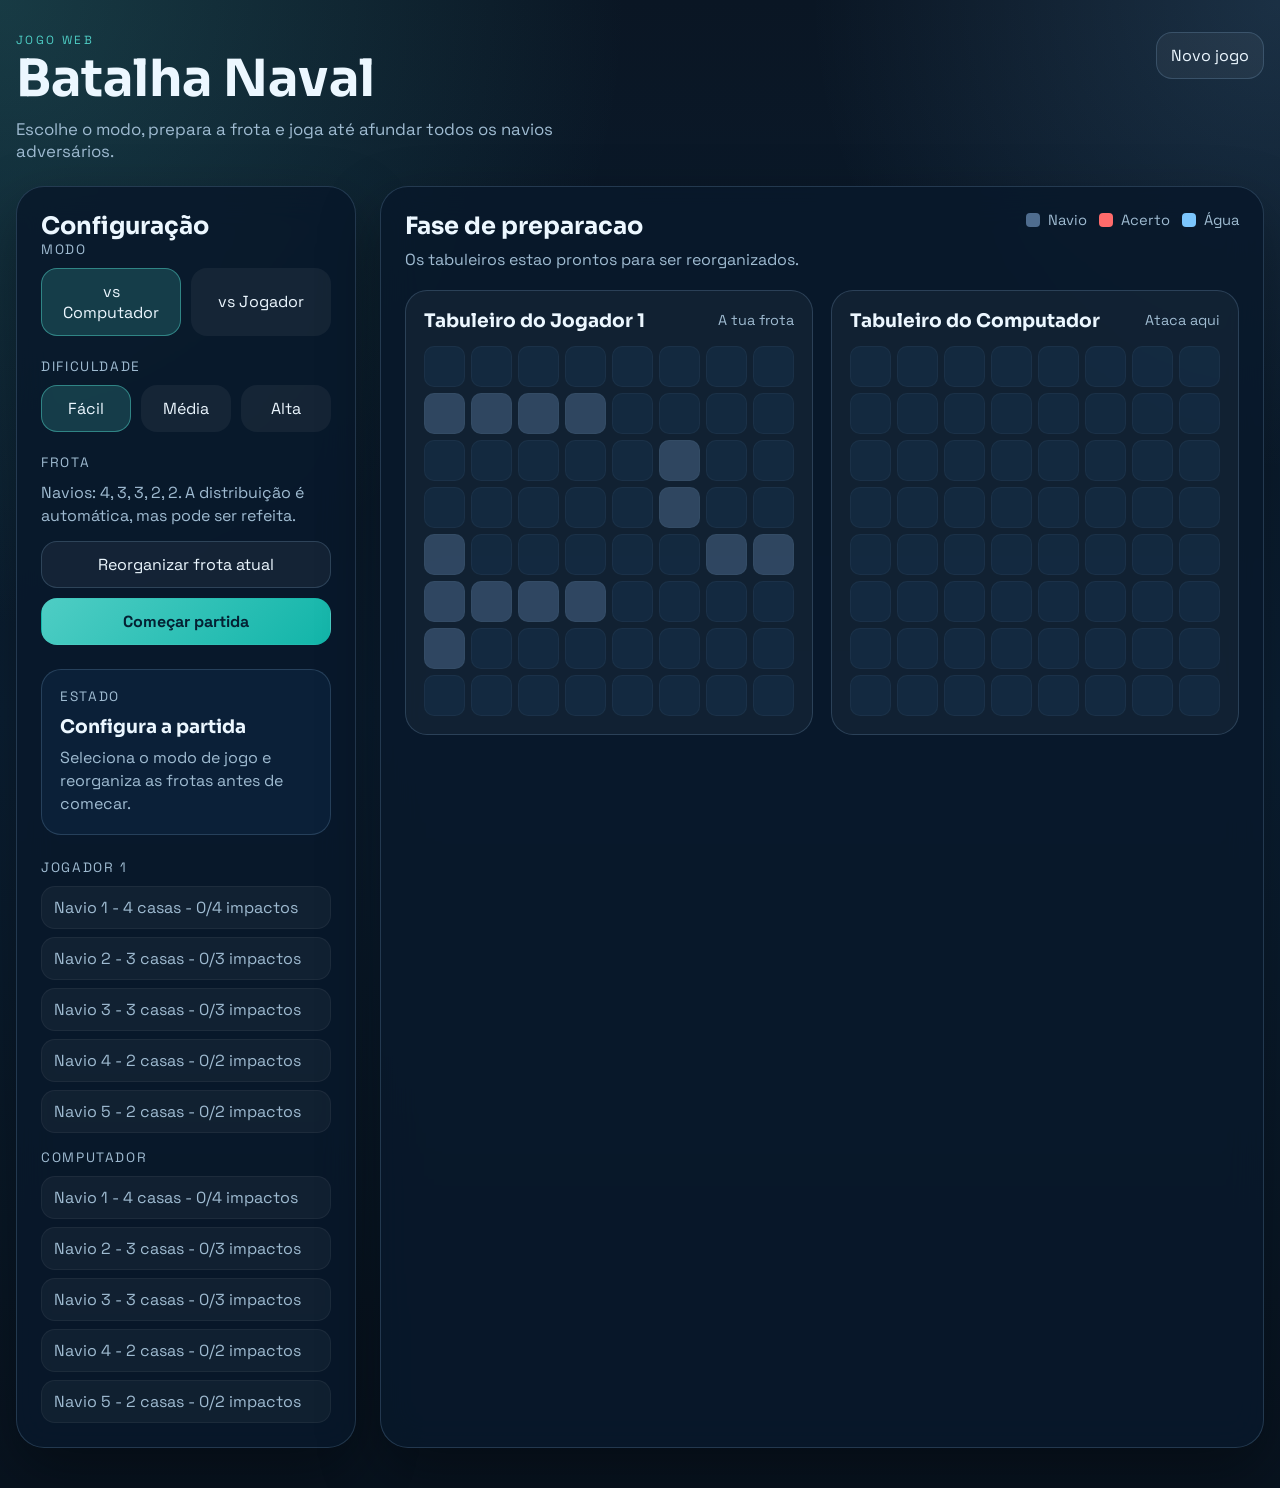
==== index.html @ 6fee407a "Hello World transformado em jogo de Batalha Naval" ====
<!DOCTYPE html>
<html lang="pt-PT">
<head>
  <meta charset="UTF-8">
  <meta name="viewport" content="width=device-width, initial-scale=1.0">
  <title>Batalha Naval</title>
  <link rel="preconnect" href="https://fonts.googleapis.com">
  <link rel="preconnect" href="https://fonts.gstatic.com" crossorigin>
  <link href="https://fonts.googleapis.com/css2?family=Space+Grotesk:wght@400;500;700&family=Sora:wght@600;700;800&display=swap" rel="stylesheet">
  <link rel="stylesheet" href="styles.css">
</head>
<body>
  <div class="app-shell">
    <header class="hero">
      <div>
        <p class="eyebrow">Jogo Web</p>
        <h1>Batalha Naval</h1>
        <p class="hero-copy">Escolhe o modo, prepara a frota e joga até afundar todos os navios adversários.</p>
      </div>
      <button id="new-game-btn" class="ghost-button">Novo jogo</button>
    </header>

    <main class="layout">
      <section class="panel controls-panel">
        <h2>Configuração</h2>

        <div class="control-group">
          <span class="group-label">Modo</span>
          <div class="segmented-control" id="mode-selector">
            <button class="segment active" data-mode="computer">vs Computador</button>
            <button class="segment" data-mode="player">vs Jogador</button>
          </div>
        </div>

        <div class="control-group" id="difficulty-group">
          <span class="group-label">Dificuldade</span>
          <div class="segmented-control" id="difficulty-selector">
            <button class="segment active" data-difficulty="easy">Fácil</button>
            <button class="segment" data-difficulty="medium">Média</button>
            <button class="segment" data-difficulty="hard">Alta</button>
          </div>
        </div>

        <div class="control-group">
          <span class="group-label">Frota</span>
          <p class="muted">Navios: 4, 3, 3, 2, 2. A distribuição é automática, mas pode ser refeita.</p>
          <div class="setup-actions">
            <button id="randomize-current-btn" class="secondary-button">Reorganizar frota atual</button>
            <button id="start-btn" class="primary-button">Começar partida</button>
          </div>
        </div>

        <div class="status-card">
          <span class="status-label">Estado</span>
          <h3 id="status-title">Configura a partida</h3>
          <p id="status-text">Seleciona o modo de jogo e reorganiza as frotas antes de começar.</p>
        </div>

        <div class="fleet-list">
          <div>
            <span class="fleet-label">Jogador 1</span>
            <ul id="player1-fleet"></ul>
          </div>
          <div>
            <span class="fleet-label" id="opponent-fleet-label">Computador</span>
            <ul id="player2-fleet"></ul>
          </div>
        </div>
      </section>

      <section class="panel game-panel">
        <div class="boards-header">
          <div>
            <h2 id="turn-indicator">Fase de preparação</h2>
            <p id="turn-subtitle">Os tabuleiros estão prontos para ser reorganizados.</p>
          </div>
          <div class="legend">
            <span><i class="legend-cell ship"></i> Navio</span>
            <span><i class="legend-cell hit"></i> Acerto</span>
            <span><i class="legend-cell miss"></i> Água</span>
          </div>
        </div>

        <div class="boards">
          <article class="board-card">
            <div class="board-card-header">
              <h3 id="player1-board-title">Tabuleiro do Jogador 1</h3>
              <span class="board-note" id="player1-board-note">A tua frota</span>
            </div>
            <div id="player1-board" class="board"></div>
          </article>

          <article class="board-card">
            <div class="board-card-header">
              <h3 id="opponent-board-title">Tabuleiro do Computador</h3>
              <span class="board-note" id="opponent-board-note">Ataca aqui</span>
            </div>
            <div id="player2-board" class="board"></div>
          </article>
        </div>
      </section>
    </main>
  </div>

  <div id="round-modal" class="modal hidden" aria-hidden="true">
    <div class="modal-card">
      <p class="eyebrow">Confirmação de round</p>
      <h2 id="modal-title">Próximo turno</h2>
      <p id="modal-text">Entrega o dispositivo ao próximo jogador.</p>
      <button id="modal-confirm-btn" class="primary-button">Começar round</button>
    </div>
  </div>

  <script src="script.js"></script>
</body>
</html>
---- styles.css ----
:root {
  --bg: #0b1f33;
  --panel: rgba(8, 25, 43, 0.88);
  --panel-alt: rgba(12, 34, 58, 0.92);
  --line: rgba(162, 210, 255, 0.18);
  --text: #ecf7ff;
  --muted: #9fbbd1;
  --accent: #4ecdc4;
  --accent-strong: #12b5a9;
  --danger: #ff6b6b;
  --warning: #ffd166;
  --shadow: 0 24px 60px rgba(0, 0, 0, 0.35);
  --cell-water: #17324d;
  --cell-ship: #4f6d8f;
  --cell-hit: #ff6b6b;
  --cell-miss: #7cc6fe;
}

* {
  box-sizing: border-box;
}

body {
  margin: 0;
  min-height: 100vh;
  font-family: "Space Grotesk", sans-serif;
  color: var(--text);
  background:
    radial-gradient(circle at top left, rgba(78, 205, 196, 0.2), transparent 32%),
    radial-gradient(circle at top right, rgba(124, 198, 254, 0.15), transparent 24%),
    linear-gradient(180deg, #0a1624 0%, #0b1f33 48%, #08131f 100%);
}

button {
  font: inherit;
}

.app-shell {
  width: min(1280px, calc(100% - 32px));
  margin: 0 auto;
  padding: 32px 0 40px;
}

.hero {
  display: flex;
  justify-content: space-between;
  gap: 24px;
  align-items: flex-start;
  margin-bottom: 24px;
}

.eyebrow {
  margin: 0 0 8px;
  text-transform: uppercase;
  letter-spacing: 0.2em;
  font-size: 0.74rem;
  color: var(--accent);
}

h1,
h2,
h3 {
  margin: 0;
  font-family: "Sora", sans-serif;
}

h1 {
  font-size: clamp(2.2rem, 4vw, 4.6rem);
  line-height: 0.95;
}

.hero-copy {
  width: min(620px, 100%);
  margin: 14px 0 0;
  color: var(--muted);
  font-size: 1.05rem;
}

.layout {
  display: grid;
  grid-template-columns: 340px 1fr;
  gap: 24px;
}

.panel {
  background: var(--panel);
  border: 1px solid var(--line);
  border-radius: 28px;
  box-shadow: var(--shadow);
  backdrop-filter: blur(18px);
}

.controls-panel {
  padding: 24px;
}

.game-panel {
  padding: 24px;
}

.control-group + .control-group {
  margin-top: 22px;
}

.group-label,
.status-label,
.fleet-label {
  display: block;
  margin-bottom: 10px;
  font-size: 0.85rem;
  text-transform: uppercase;
  letter-spacing: 0.12em;
  color: var(--muted);
}

.segmented-control {
  display: grid;
  grid-template-columns: repeat(2, 1fr);
  gap: 10px;
}

#difficulty-selector {
  grid-template-columns: repeat(3, 1fr);
}

.segment,
.primary-button,
.secondary-button,
.ghost-button {
  border: 1px solid transparent;
  border-radius: 16px;
  padding: 12px 14px;
  cursor: pointer;
  transition: transform 160ms ease, background-color 160ms ease, border-color 160ms ease, opacity 160ms ease;
}

.segment {
  background: rgba(255, 255, 255, 0.05);
  color: var(--text);
}

.segment.active {
  background: rgba(78, 205, 196, 0.2);
  border-color: rgba(78, 205, 196, 0.5);
}

.primary-button {
  background: linear-gradient(135deg, var(--accent), var(--accent-strong));
  color: #042133;
  font-weight: 700;
}

.secondary-button,
.ghost-button {
  background: rgba(255, 255, 255, 0.05);
  border-color: var(--line);
  color: var(--text);
}

.segment:hover,
.primary-button:hover,
.secondary-button:hover,
.ghost-button:hover {
  transform: translateY(-1px);
}

.setup-actions {
  display: grid;
  gap: 10px;
}

.muted {
  margin: 0 0 14px;
  color: var(--muted);
  line-height: 1.45;
}

.status-card {
  margin-top: 24px;
  padding: 18px;
  border-radius: 20px;
  background: var(--panel-alt);
  border: 1px solid var(--line);
}

.status-card h3 {
  margin: 4px 0 8px;
}

.status-card p {
  margin: 0;
  color: var(--muted);
  line-height: 1.45;
}

.fleet-list {
  margin-top: 24px;
  display: grid;
  gap: 16px;
}

.fleet-list ul {
  margin: 0;
  padding: 0;
  list-style: none;
  display: grid;
  gap: 8px;
}

.fleet-list li {
  padding: 10px 12px;
  border-radius: 14px;
  background: rgba(255, 255, 255, 0.04);
  border: 1px solid rgba(255, 255, 255, 0.05);
  color: var(--muted);
}

.boards-header {
  display: flex;
  justify-content: space-between;
  gap: 16px;
  align-items: flex-start;
  margin-bottom: 20px;
}

#turn-subtitle {
  margin: 8px 0 0;
  color: var(--muted);
}

.legend {
  display: flex;
  flex-wrap: wrap;
  justify-content: flex-end;
  gap: 12px;
  color: var(--muted);
  font-size: 0.92rem;
}

.legend span {
  display: inline-flex;
  align-items: center;
  gap: 8px;
}

.legend-cell {
  width: 14px;
  height: 14px;
  border-radius: 4px;
  display: inline-block;
}

.legend-cell.ship {
  background: var(--cell-ship);
}

.legend-cell.hit {
  background: var(--cell-hit);
}

.legend-cell.miss {
  background: var(--cell-miss);
}

.boards {
  display: grid;
  grid-template-columns: repeat(2, minmax(260px, 1fr));
  gap: 18px;
}

.board-card {
  padding: 18px;
  border-radius: 22px;
  background: rgba(255, 255, 255, 0.04);
  border: 1px solid var(--line);
}

.board-card-header {
  display: flex;
  justify-content: space-between;
  gap: 12px;
  align-items: center;
  margin-bottom: 14px;
}

.board-note {
  color: var(--muted);
  font-size: 0.9rem;
}

.board {
  display: grid;
  grid-template-columns: repeat(8, 1fr);
  gap: 6px;
}

.cell {
  aspect-ratio: 1;
  border: 1px solid rgba(162, 210, 255, 0.1);
  border-radius: 10px;
  background: var(--cell-water);
  display: grid;
  place-items: center;
  font-weight: 700;
  user-select: none;
  transition: transform 120ms ease, background-color 120ms ease, border-color 120ms ease, opacity 120ms ease;
}

.cell.revealed-ship {
  background: var(--cell-ship);
}

.cell.hit {
  background: var(--cell-hit);
  border-color: rgba(255, 255, 255, 0.12);
}

.cell.miss {
  background: var(--cell-miss);
  color: #06324f;
}

.cell.targetable {
  cursor: crosshair;
}

.cell.targetable:hover {
  transform: translateY(-2px);
  border-color: rgba(78, 205, 196, 0.55);
}

.cell.disabled {
  opacity: 0.5;
}

.modal {
  position: fixed;
  inset: 0;
  background: rgba(1, 9, 17, 0.68);
  display: grid;
  place-items: center;
  padding: 20px;
  z-index: 20;
}

.modal.hidden {
  display: none;
}

.modal-card {
  width: min(460px, 100%);
  padding: 28px;
  border-radius: 28px;
  background: linear-gradient(180deg, rgba(12, 34, 58, 0.98), rgba(8, 23, 39, 0.98));
  border: 1px solid rgba(162, 210, 255, 0.15);
  text-align: center;
  box-shadow: var(--shadow);
}

.modal-card h2 {
  margin: 4px 0 12px;
}

.modal-card p {
  margin: 0 0 18px;
  color: var(--muted);
  line-height: 1.45;
}

@media (max-width: 980px) {
  .layout {
    grid-template-columns: 1fr;
  }

  .boards {
    grid-template-columns: 1fr;
  }
}

@media (max-width: 680px) {
  .app-shell {
    width: min(100% - 20px, 1280px);
    padding-top: 20px;
  }

  .hero,
  .boards-header,
  .board-card-header {
    flex-direction: column;
  }

  .legend {
    justify-content: flex-start;
  }

  .controls-panel,
  .game-panel,
  .board-card,
  .modal-card {
    padding: 18px;
  }

  .board {
    gap: 4px;
  }
}
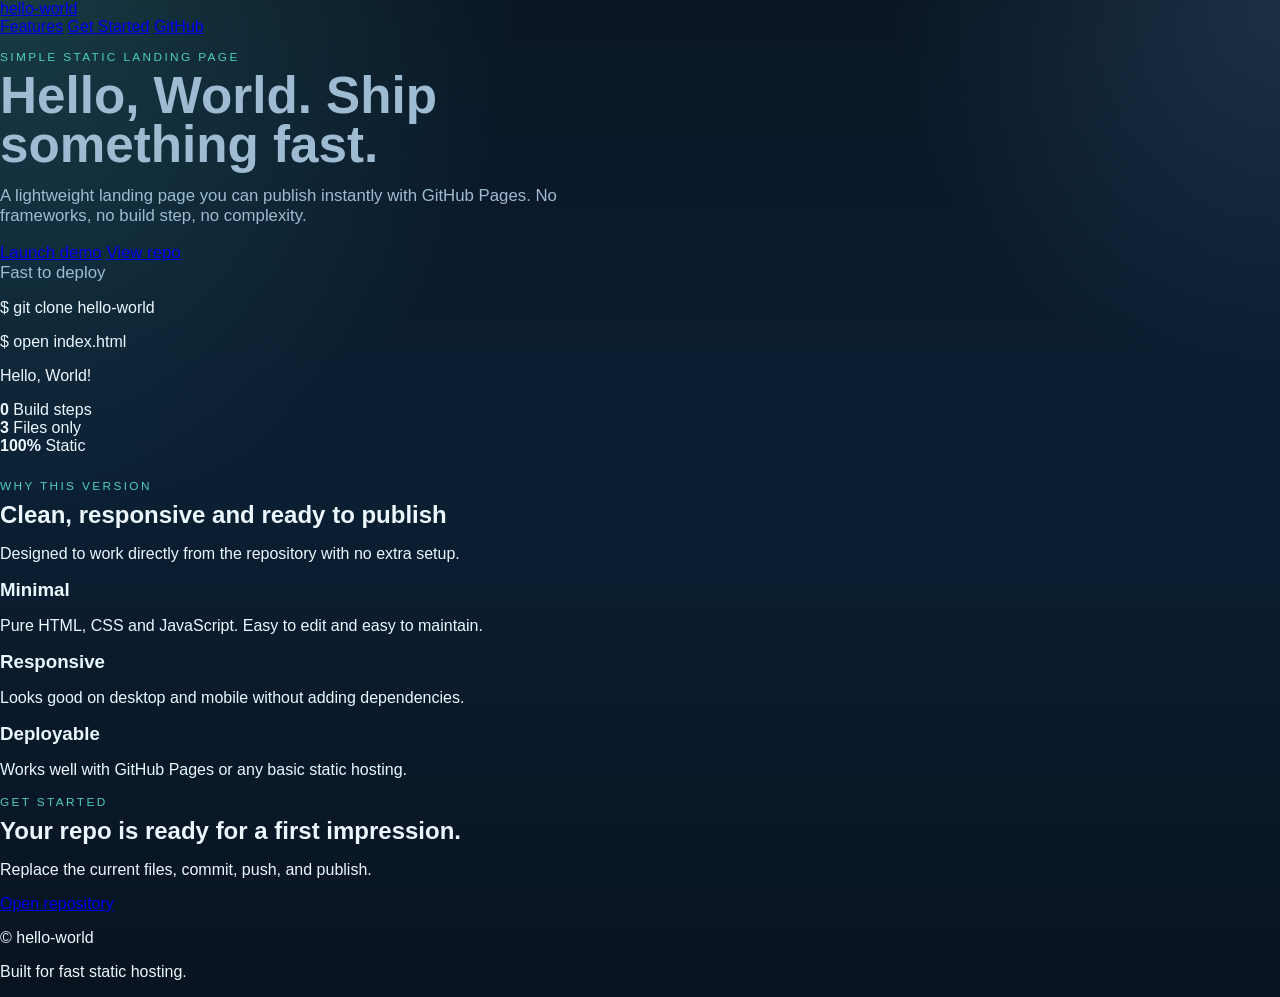
==== commit 01b2f13f: "Revise index.html for Hello World landing page Updated the HTML structure and content for a landing " ====
--- a/index.html
+++ b/index.html
@@ -1,115 +1,177 @@
 <!DOCTYPE html>
-<html lang="pt-PT">
+<html lang="en">
 <head>
-  <meta charset="UTF-8">
-  <meta name="viewport" content="width=device-width, initial-scale=1.0">
-  <title>Batalha Naval</title>
-  <link rel="preconnect" href="https://fonts.googleapis.com">
-  <link rel="preconnect" href="https://fonts.gstatic.com" crossorigin>
-  <link href="https://fonts.googleapis.com/css2?family=Space+Grotesk:wght@400;500;700&family=Sora:wght@600;700;800&display=swap" rel="stylesheet">
-  <link rel="stylesheet" href="styles.css">
+  <meta charset="UTF-8" />
+  <meta
+    name="viewport"
+    content="width=device-width, initial-scale=1.0"
+  />
+  <meta
+    name="description"
+    content="A clean Hello World landing page ready for GitHub Pages."
+  />
+  <title>Hello World</title>
+  <link rel="preconnect" href="https://fonts.googleapis.com" />
+  <link rel="preconnect" href="https://fonts.gstatic.com" crossorigin />
+  <link
+    href="https://fonts.googleapis.com/css2?family=Inter:wght@400;500;600;700;800&display=swap"
+    rel="stylesheet"
+  />
+  <link rel="stylesheet" href="styles.css" />
 </head>
 <body>
-  <div class="app-shell">
-    <header class="hero">
-      <div>
-        <p class="eyebrow">Jogo Web</p>
-        <h1>Batalha Naval</h1>
-        <p class="hero-copy">Escolhe o modo, prepara a frota e joga até afundar todos os navios adversários.</p>
-      </div>
-      <button id="new-game-btn" class="ghost-button">Novo jogo</button>
-    </header>
+  <div class="background-glow glow-1"></div>
+  <div class="background-glow glow-2"></div>
 
-    <main class="layout">
-      <section class="panel controls-panel">
-        <h2>Configuração</h2>
+  <header class="site-header">
+    <div class="container header-inner">
+      <a href="#" class="brand">hello-world</a>
 
-        <div class="control-group">
-          <span class="group-label">Modo</span>
-          <div class="segmented-control" id="mode-selector">
-            <button class="segment active" data-mode="computer">vs Computador</button>
-            <button class="segment" data-mode="player">vs Jogador</button>
+      <nav class="nav">
+        <a href="#features">Features</a>
+        <a href="#start">Get Started</a>
+        <a
+          href="https://github.com/fatings/hello-world"
+          target="_blank"
+          rel="noreferrer"
+          class="nav-button"
+        >
+          GitHub
+        </a>
+      </nav>
+    </div>
+  </header>
+
+  <main>
+    <section class="hero">
+      <div class="container hero-grid">
+        <div class="hero-copy">
+          <p class="eyebrow">Simple static landing page</p>
+
+          <h1>
+            Hello, World.
+            <span class="gradient-text">Ship something fast.</span>
+          </h1>
+
+          <p class="hero-text">
+            A lightweight landing page you can publish instantly with GitHub
+            Pages. No frameworks, no build step, no complexity.
+          </p>
+
+          <div class="hero-actions">
+            <a href="#start" class="button button-primary">Launch demo</a>
+            <a
+              href="https://github.com/fatings/hello-world"
+              target="_blank"
+              rel="noreferrer"
+              class="button button-secondary"
+            >
+              View repo
+            </a>
+          </div>
+
+          <div class="hero-note">
+            <span class="status-dot"></span>
+            <span id="rotating-text">Fast to deploy</span>
           </div>
         </div>
 
-        <div class="control-group" id="difficulty-group">
-          <span class="group-label">Dificuldade</span>
-          <div class="segmented-control" id="difficulty-selector">
-            <button class="segment active" data-difficulty="easy">Fácil</button>
-            <button class="segment" data-difficulty="medium">Média</button>
-            <button class="segment" data-difficulty="hard">Alta</button>
+        <div class="hero-card">
+          <div class="window">
+            <div class="window-top">
+              <span></span>
+              <span></span>
+              <span></span>
+            </div>
+
+            <div class="code-block">
+              <p><span class="code-muted">$</span> git clone hello-world</p>
+              <p><span class="code-muted">$</span> open index.html</p>
+              <p><span class="code-accent">Hello, World!</span></p>
+            </div>
+          </div>
+
+          <div class="mini-stats">
+            <div class="stat-card">
+              <strong>0</strong>
+              <span>Build steps</span>
+            </div>
+            <div class="stat-card">
+              <strong>3</strong>
+              <span>Files only</span>
+            </div>
+            <div class="stat-card">
+              <strong>100%</strong>
+              <span>Static</span>
+            </div>
           </div>
         </div>
+      </div>
+    </section>
 
-        <div class="control-group">
-          <span class="group-label">Frota</span>
-          <p class="muted">Navios: 4, 3, 3, 2, 2. A distribuição é automática, mas pode ser refeita.</p>
-          <div class="setup-actions">
-            <button id="randomize-current-btn" class="secondary-button">Reorganizar frota atual</button>
-            <button id="start-btn" class="primary-button">Começar partida</button>
-          </div>
+    <section id="features" class="section">
+      <div class="container">
+        <div class="section-heading">
+          <p class="eyebrow">Why this version</p>
+          <h2>Clean, responsive and ready to publish</h2>
+          <p>
+            Designed to work directly from the repository with no extra setup.
+          </p>
         </div>
 
-        <div class="status-card">
-          <span class="status-label">Estado</span>
-          <h3 id="status-title">Configura a partida</h3>
-          <p id="status-text">Seleciona o modo de jogo e reorganiza as frotas antes de começar.</p>
-        </div>
-
-        <div class="fleet-list">
-          <div>
-            <span class="fleet-label">Jogador 1</span>
-            <ul id="player1-fleet"></ul>
-          </div>
-          <div>
-            <span class="fleet-label" id="opponent-fleet-label">Computador</span>
-            <ul id="player2-fleet"></ul>
-          </div>
-        </div>
-      </section>
-
-      <section class="panel game-panel">
-        <div class="boards-header">
-          <div>
-            <h2 id="turn-indicator">Fase de preparação</h2>
-            <p id="turn-subtitle">Os tabuleiros estão prontos para ser reorganizados.</p>
-          </div>
-          <div class="legend">
-            <span><i class="legend-cell ship"></i> Navio</span>
-            <span><i class="legend-cell hit"></i> Acerto</span>
-            <span><i class="legend-cell miss"></i> Água</span>
-          </div>
-        </div>
-
-        <div class="boards">
-          <article class="board-card">
-            <div class="board-card-header">
-              <h3 id="player1-board-title">Tabuleiro do Jogador 1</h3>
-              <span class="board-note" id="player1-board-note">A tua frota</span>
-            </div>
-            <div id="player1-board" class="board"></div>
+        <div class="feature-grid">
+          <article class="feature-card">
+            <h3>Minimal</h3>
+            <p>
+              Pure HTML, CSS and JavaScript. Easy to edit and easy to maintain.
+            </p>
           </article>
 
-          <article class="board-card">
-            <div class="board-card-header">
-              <h3 id="opponent-board-title">Tabuleiro do Computador</h3>
-              <span class="board-note" id="opponent-board-note">Ataca aqui</span>
-            </div>
-            <div id="player2-board" class="board"></div>
+          <article class="feature-card">
+            <h3>Responsive</h3>
+            <p>
+              Looks good on desktop and mobile without adding dependencies.
+            </p>
+          </article>
+
+          <article class="feature-card">
+            <h3>Deployable</h3>
+            <p>
+              Works well with GitHub Pages or any basic static hosting.
+            </p>
           </article>
         </div>
-      </section>
-    </main>
-  </div>
+      </div>
+    </section>
 
-  <div id="round-modal" class="modal hidden" aria-hidden="true">
-    <div class="modal-card">
-      <p class="eyebrow">Confirmação de round</p>
-      <h2 id="modal-title">Próximo turno</h2>
-      <p id="modal-text">Entrega o dispositivo ao próximo jogador.</p>
-      <button id="modal-confirm-btn" class="primary-button">Começar round</button>
+    <section id="start" class="section section-cta">
+      <div class="container">
+        <div class="cta-card">
+          <p class="eyebrow">Get started</p>
+          <h2>Your repo is ready for a first impression.</h2>
+          <p>
+            Replace the current files, commit, push, and publish.
+          </p>
+
+          <a
+            href="https://github.com/fatings/hello-world"
+            target="_blank"
+            rel="noreferrer"
+            class="button button-primary"
+          >
+            Open repository
+          </a>
+        </div>
+      </div>
+    </section>
+  </main>
+
+  <footer class="site-footer">
+    <div class="container footer-inner">
+      <p>© <span id="year"></span> hello-world</p>
+      <p>Built for fast static hosting.</p>
     </div>
-  </div>
+  </footer>
 
   <script src="script.js"></script>
 </body>
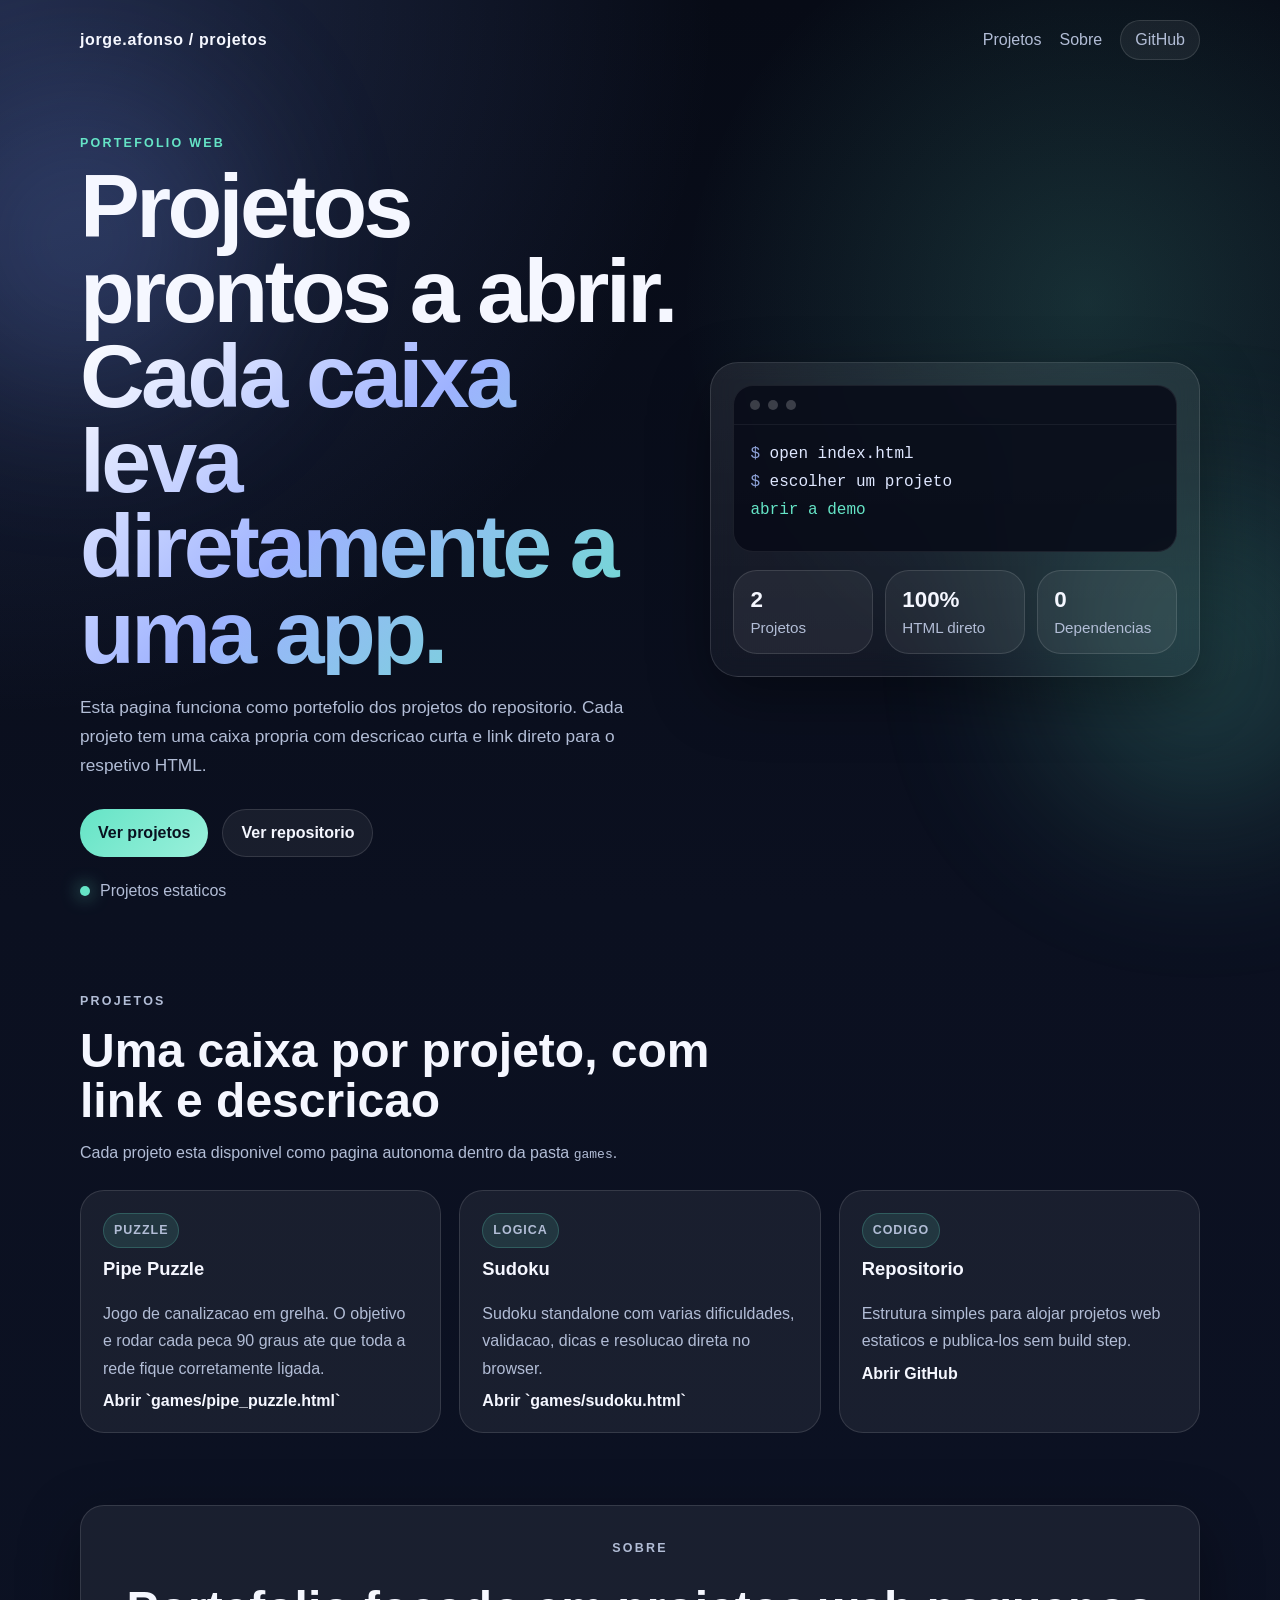
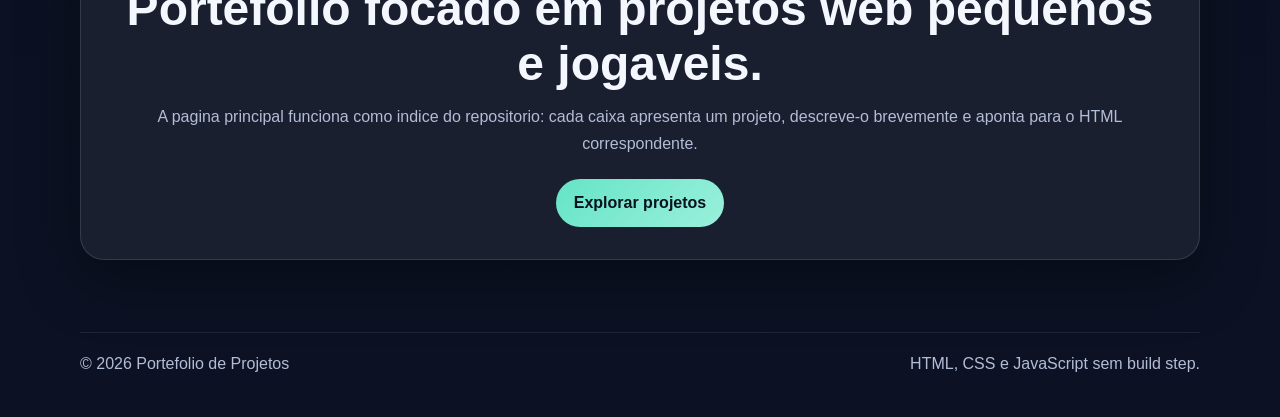
==== commit b2ec16dc: "Add pipe puzzle game and portfolio homepage" ====
--- a/index.html
+++ b/index.html
@@ -1,5 +1,5 @@
 <!DOCTYPE html>
-<html lang="en">
+<html lang="pt">
 <head>
   <meta charset="UTF-8" />
   <meta
@@ -8,9 +8,9 @@
   />
   <meta
     name="description"
-    content="A clean Hello World landing page ready for GitHub Pages."
+    content="Portefolio de projetos web estaticos com demos jogaveis."
   />
-  <title>Hello World</title>
+  <title>Portefolio de Projetos</title>
   <link rel="preconnect" href="https://fonts.googleapis.com" />
   <link rel="preconnect" href="https://fonts.gstatic.com" crossorigin />
   <link
@@ -25,11 +25,11 @@
 
   <header class="site-header">
     <div class="container header-inner">
-      <a href="#" class="brand">hello-world</a>
+      <a href="#" class="brand">jorge.afonso / projetos</a>
 
       <nav class="nav">
-        <a href="#features">Features</a>
-        <a href="#start">Get Started</a>
+        <a href="#projects">Projetos</a>
+        <a href="#about">Sobre</a>
         <a
           href="https://github.com/fatings/hello-world"
           target="_blank"
@@ -46,33 +46,34 @@
     <section class="hero">
       <div class="container hero-grid">
         <div class="hero-copy">
-          <p class="eyebrow">Simple static landing page</p>
+          <p class="eyebrow">Portefolio web</p>
 
           <h1>
-            Hello, World.
-            <span class="gradient-text">Ship something fast.</span>
+            Projetos prontos a abrir.
+            <span class="gradient-text">Cada caixa leva diretamente a uma app.</span>
           </h1>
 
           <p class="hero-text">
-            A lightweight landing page you can publish instantly with GitHub
-            Pages. No frameworks, no build step, no complexity.
+            Esta pagina funciona como portefolio dos projetos do repositorio.
+            Cada projeto tem uma caixa propria com descricao curta e link
+            direto para o respetivo HTML.
           </p>
 
           <div class="hero-actions">
-            <a href="#start" class="button button-primary">Launch demo</a>
+            <a href="#projects" class="button button-primary">Ver projetos</a>
             <a
               href="https://github.com/fatings/hello-world"
               target="_blank"
               rel="noreferrer"
               class="button button-secondary"
             >
-              View repo
+              Ver repositorio
             </a>
           </div>
 
           <div class="hero-note">
             <span class="status-dot"></span>
-            <span id="rotating-text">Fast to deploy</span>
+            <span id="rotating-text">Projetos estaticos</span>
           </div>
         </div>
 
@@ -85,81 +86,98 @@
             </div>
 
             <div class="code-block">
-              <p><span class="code-muted">$</span> git clone hello-world</p>
               <p><span class="code-muted">$</span> open index.html</p>
-              <p><span class="code-accent">Hello, World!</span></p>
+              <p><span class="code-muted">$</span> escolher um projeto</p>
+              <p><span class="code-accent">abrir a demo</span></p>
             </div>
           </div>
 
           <div class="mini-stats">
             <div class="stat-card">
-              <strong>0</strong>
-              <span>Build steps</span>
-            </div>
-            <div class="stat-card">
-              <strong>3</strong>
-              <span>Files only</span>
+              <strong>2</strong>
+              <span>Projetos</span>
             </div>
             <div class="stat-card">
               <strong>100%</strong>
-              <span>Static</span>
+              <span>HTML direto</span>
+            </div>
+            <div class="stat-card">
+              <strong>0</strong>
+              <span>Dependencias</span>
             </div>
           </div>
         </div>
       </div>
     </section>
 
-    <section id="features" class="section">
+    <section id="projects" class="section">
       <div class="container">
         <div class="section-heading">
-          <p class="eyebrow">Why this version</p>
-          <h2>Clean, responsive and ready to publish</h2>
+          <p class="eyebrow">Projetos</p>
+          <h2>Uma caixa por projeto, com link e descricao</h2>
           <p>
-            Designed to work directly from the repository with no extra setup.
+            Cada projeto esta disponivel como pagina autonoma dentro da pasta
+            <code>games</code>.
           </p>
         </div>
 
         <div class="feature-grid">
-          <article class="feature-card">
-            <h3>Minimal</h3>
+          <article class="feature-card feature-card-game">
+            <p class="game-tag">Puzzle</p>
+            <h3>Pipe Puzzle</h3>
             <p>
-              Pure HTML, CSS and JavaScript. Easy to edit and easy to maintain.
+              Jogo de canalizacao em grelha. O objetivo e rodar cada peca 90
+              graus ate que toda a rede fique corretamente ligada.
             </p>
+            <a class="text-link" href="games/pipe_puzzle.html">Abrir `games/pipe_puzzle.html`</a>
           </article>
 
-          <article class="feature-card">
-            <h3>Responsive</h3>
+          <article class="feature-card feature-card-game">
+            <p class="game-tag">Logica</p>
+            <h3>Sudoku</h3>
             <p>
-              Looks good on desktop and mobile without adding dependencies.
+              Sudoku standalone com varias dificuldades, validacao, dicas e
+              resolucao direta no browser.
             </p>
+            <a class="text-link" href="games/sudoku.html">Abrir `games/sudoku.html`</a>
           </article>
 
-          <article class="feature-card">
-            <h3>Deployable</h3>
+          <article class="feature-card feature-card-game">
+            <p class="game-tag">Codigo</p>
+            <h3>Repositorio</h3>
             <p>
-              Works well with GitHub Pages or any basic static hosting.
+              Estrutura simples para alojar projetos web estaticos e publica-los
+              sem build step.
             </p>
+            <a
+              class="text-link"
+              href="https://github.com/fatings/hello-world"
+              target="_blank"
+              rel="noreferrer"
+            >
+              Abrir GitHub
+            </a>
           </article>
         </div>
       </div>
     </section>
 
-    <section id="start" class="section section-cta">
+    <section id="about" class="section section-cta">
       <div class="container">
         <div class="cta-card">
-          <p class="eyebrow">Get started</p>
-          <h2>Your repo is ready for a first impression.</h2>
+          <p class="eyebrow">Sobre</p>
+          <h2>Portefolio focado em projetos web pequenos e jogaveis.</h2>
           <p>
-            Replace the current files, commit, push, and publish.
+            A pagina principal funciona como indice do repositorio: cada caixa
+            apresenta um projeto, descreve-o brevemente e aponta para o HTML
+            correspondente.
           </p>
 
           <a
-            href="https://github.com/fatings/hello-world"
-            target="_blank"
-            rel="noreferrer"
+            href="#projects"
             class="button button-primary"
           >
-            Open repository
+            Explorar projetos
           </a>
         </div>
       </div>
@@ -168,8 +186,8 @@
 
   <footer class="site-footer">
     <div class="container footer-inner">
-      <p>© <span id="year"></span> hello-world</p>
-      <p>Built for fast static hosting.</p>
+      <p>&copy; <span id="year"></span> Portefolio de Projetos</p>
+      <p>HTML, CSS e JavaScript sem build step.</p>
     </div>
   </footer>
 
--- a/styles.css
+++ b/styles.css
@@ -1,406 +1,435 @@
 :root {
-  --bg: #0b1f33;
-  --panel: rgba(8, 25, 43, 0.88);
-  --panel-alt: rgba(12, 34, 58, 0.92);
-  --line: rgba(162, 210, 255, 0.18);
-  --text: #ecf7ff;
-  --muted: #9fbbd1;
-  --accent: #4ecdc4;
-  --accent-strong: #12b5a9;
-  --danger: #ff6b6b;
-  --warning: #ffd166;
-  --shadow: 0 24px 60px rgba(0, 0, 0, 0.35);
-  --cell-water: #17324d;
-  --cell-ship: #4f6d8f;
-  --cell-hit: #ff6b6b;
-  --cell-miss: #7cc6fe;
+  --bg: #0b1020;
+  --bg-soft: #111936;
+  --surface: rgba(255, 255, 255, 0.06);
+  --surface-strong: rgba(255, 255, 255, 0.1);
+  --border: rgba(255, 255, 255, 0.12);
+  --text: #f5f7ff;
+  --muted: #b2bdd6;
+  --primary: #7c9cff;
+  --primary-strong: #5f84ff;
+  --accent: #65e4c6;
+  --shadow: 0 20px 60px rgba(0, 0, 0, 0.35);
+  --radius: 24px;
+  --container: 1120px;
 }
 
 * {
   box-sizing: border-box;
 }
 
+html {
+  scroll-behavior: smooth;
+}
+
 body {
   margin: 0;
-  min-height: 100vh;
-  font-family: "Space Grotesk", sans-serif;
+  font-family: "Inter", sans-serif;
   color: var(--text);
   background:
-    radial-gradient(circle at top left, rgba(78, 205, 196, 0.2), transparent 32%),
-    radial-gradient(circle at top right, rgba(124, 198, 254, 0.15), transparent 24%),
-    linear-gradient(180deg, #0a1624 0%, #0b1f33 48%, #08131f 100%);
-}
-
-button {
-  font: inherit;
-}
-
-.app-shell {
-  width: min(1280px, calc(100% - 32px));
+    radial-gradient(circle at top left, rgba(124, 156, 255, 0.22), transparent 30%),
+    radial-gradient(circle at 85% 15%, rgba(101, 228, 198, 0.16), transparent 20%),
+    linear-gradient(180deg, #070b16 0%, #0b1020 45%, #0c1224 100%);
+  min-height: 100vh;
+  overflow-x: hidden;
+}
+
+a {
+  color: inherit;
+  text-decoration: none;
+}
+
+.container {
+  width: min(var(--container), calc(100% - 32px));
   margin: 0 auto;
-  padding: 32px 0 40px;
+}
+
+.background-glow {
+  position: fixed;
+  inset: auto;
+  width: 320px;
+  height: 320px;
+  border-radius: 999px;
+  filter: blur(90px);
+  opacity: 0.22;
+  pointer-events: none;
+  z-index: 0;
+}
+
+.glow-1 {
+  top: 80px;
+  left: -80px;
+  background: var(--primary);
+}
+
+.glow-2 {
+  right: -80px;
+  bottom: 80px;
+  background: var(--accent);
+}
+
+.site-header,
+.hero,
+.section,
+.site-footer {
+  position: relative;
+  z-index: 1;
+}
+
+.site-header {
+  padding: 20px 0;
+}
+
+.header-inner {
+  display: flex;
+  align-items: center;
+  justify-content: space-between;
+  gap: 16px;
+}
+
+.brand {
+  font-size: 1rem;
+  font-weight: 800;
+  letter-spacing: 0.04em;
+}
+
+.nav {
+  display: flex;
+  align-items: center;
+  gap: 18px;
+}
+
+.nav a {
+  color: var(--muted);
+  font-weight: 500;
+}
+
+.nav a:hover {
+  color: var(--text);
+}
+
+.nav-button {
+  padding: 10px 14px;
+  background: var(--surface);
+  border: 1px solid var(--border);
+  border-radius: 999px;
 }
 
 .hero {
-  display: flex;
-  justify-content: space-between;
-  gap: 24px;
-  align-items: flex-start;
-  margin-bottom: 24px;
+  padding: 56px 0 36px;
+}
+
+.hero-grid {
+  display: grid;
+  grid-template-columns: 1.1fr 0.9fr;
+  gap: 32px;
+  align-items: center;
 }
 
 .eyebrow {
-  margin: 0 0 8px;
+  margin: 0 0 14px;
+  color: var(--accent);
   text-transform: uppercase;
-  letter-spacing: 0.2em;
-  font-size: 0.74rem;
-  color: var(--accent);
+  letter-spacing: 0.18em;
+  font-size: 0.78rem;
+  font-weight: 700;
 }
 
 h1,
 h2,
-h3 {
-  margin: 0;
-  font-family: "Sora", sans-serif;
+h3,
+p {
+  margin-top: 0;
 }
 
 h1 {
-  font-size: clamp(2.2rem, 4vw, 4.6rem);
+  font-size: clamp(2.8rem, 7vw, 5.6rem);
   line-height: 0.95;
-}
-
-.hero-copy {
-  width: min(620px, 100%);
-  margin: 14px 0 0;
-  color: var(--muted);
-  font-size: 1.05rem;
-}
-
-.layout {
+  letter-spacing: -0.04em;
+  margin-bottom: 18px;
+}
+
+.gradient-text {
+  display: block;
+  background: linear-gradient(135deg, #ffffff 0%, #9eb2ff 45%, #65e4c6 100%);
+  -webkit-background-clip: text;
+  background-clip: text;
+  color: transparent;
+}
+
+.hero-text {
+  max-width: 640px;
+  font-size: 1.08rem;
+  line-height: 1.7;
+  color: var(--muted);
+  margin-bottom: 28px;
+}
+
+.hero-actions {
+  display: flex;
+  flex-wrap: wrap;
+  gap: 14px;
+  margin-bottom: 22px;
+}
+
+.button {
+  display: inline-flex;
+  align-items: center;
+  justify-content: center;
+  min-height: 48px;
+  padding: 0 18px;
+  border-radius: 999px;
+  font-weight: 700;
+  transition: transform 160ms ease, opacity 160ms ease, background 160ms ease;
+}
+
+.button:hover {
+  transform: translateY(-1px);
+}
+
+.button-primary {
+  color: #08111f;
+  background: linear-gradient(135deg, var(--accent), #9af0db);
+}
+
+.button-secondary {
+  color: var(--text);
+  background: var(--surface);
+  border: 1px solid var(--border);
+}
+
+.hero-note {
+  display: inline-flex;
+  align-items: center;
+  gap: 10px;
+  color: var(--muted);
+  min-height: 24px;
+}
+
+.status-dot {
+  width: 10px;
+  height: 10px;
+  border-radius: 999px;
+  background: var(--accent);
+  box-shadow: 0 0 18px rgba(101, 228, 198, 0.8);
+}
+
+.hero-card {
+  background: linear-gradient(180deg, rgba(255,255,255,0.08), rgba(255,255,255,0.04));
+  border: 1px solid var(--border);
+  border-radius: 28px;
+  padding: 22px;
+  box-shadow: var(--shadow);
+  backdrop-filter: blur(12px);
+}
+
+.window {
+  background: rgba(8, 12, 24, 0.88);
+  border: 1px solid rgba(255,255,255,0.08);
+  border-radius: 20px;
+  overflow: hidden;
+  margin-bottom: 18px;
+}
+
+.window-top {
+  display: flex;
+  gap: 8px;
+  padding: 14px 16px;
+  border-bottom: 1px solid rgba(255,255,255,0.06);
+}
+
+.window-top span {
+  width: 10px;
+  height: 10px;
+  border-radius: 999px;
+  background: rgba(255,255,255,0.2);
+}
+
+.code-block {
+  padding: 20px 16px 22px;
+  font-family: ui-monospace, SFMono-Regular, Menlo, Consolas, monospace;
+  color: #dfe7ff;
+}
+
+.code-block p {
+  margin: 0 0 10px;
+}
+
+.code-muted {
+  color: #8ea2d8;
+}
+
+.code-accent {
+  color: var(--accent);
+}
+
+.mini-stats {
   display: grid;
-  grid-template-columns: 340px 1fr;
-  gap: 24px;
-}
-
-.panel {
-  background: var(--panel);
-  border: 1px solid var(--line);
-  border-radius: 28px;
+  grid-template-columns: repeat(3, 1fr);
+  gap: 12px;
+}
+
+.stat-card,
+.feature-card,
+.cta-card {
+  background: var(--surface);
+  border: 1px solid var(--border);
+  border-radius: var(--radius);
+}
+
+.stat-card {
+  padding: 16px;
+}
+
+.stat-card strong {
+  display: block;
+  font-size: 1.4rem;
+  margin-bottom: 6px;
+}
+
+.stat-card span {
+  color: var(--muted);
+  font-size: 0.95rem;
+}
+
+.section {
+  padding: 52px 0;
+}
+
+.section-heading {
+  max-width: 720px;
+  margin-bottom: 24px;
+}
+
+.section-heading h2 {
+  font-size: clamp(2rem, 4vw, 3rem);
+  line-height: 1.05;
+  margin-bottom: 12px;
+}
+
+.section-heading p {
+  color: var(--muted);
+  line-height: 1.7;
+}
+
+.feature-grid {
+  display: grid;
+  grid-template-columns: repeat(3, 1fr);
+  gap: 18px;
+}
+
+.feature-card {
+  padding: 22px;
+}
+
+.feature-card h3 {
+  margin-bottom: 10px;
+  font-size: 1.15rem;
+}
+
+.feature-card p {
+  color: var(--muted);
+  line-height: 1.7;
+  margin-bottom: 0;
+}
+
+.feature-card-game {
+  display: flex;
+  flex-direction: column;
+  gap: 10px;
+}
+
+.game-tag {
+  display: inline-flex;
+  align-items: center;
+  width: fit-content;
+  padding: 6px 10px;
+  border-radius: 999px;
+  background: rgba(101, 228, 198, 0.12);
+  border: 1px solid rgba(101, 228, 198, 0.22);
+  color: var(--accent);
+  font-size: 0.78rem;
+  font-weight: 800;
+  letter-spacing: 0.08em;
+  text-transform: uppercase;
+}
+
+.text-link {
+  color: var(--text);
+  font-weight: 700;
+}
+
+.text-link:hover {
+  color: var(--accent);
+}
+
+.section-cta {
+  padding-top: 20px;
+  padding-bottom: 72px;
+}
+
+.cta-card {
+  padding: 32px;
+  text-align: center;
   box-shadow: var(--shadow);
-  backdrop-filter: blur(18px);
-}
-
-.controls-panel {
-  padding: 24px;
-}
-
-.game-panel {
-  padding: 24px;
-}
-
-.control-group + .control-group {
-  margin-top: 22px;
-}
-
-.group-label,
-.status-label,
-.fleet-label {
-  display: block;
-  margin-bottom: 10px;
-  font-size: 0.85rem;
-  text-transform: uppercase;
-  letter-spacing: 0.12em;
-  color: var(--muted);
-}
-
-.segmented-control {
-  display: grid;
-  grid-template-columns: repeat(2, 1fr);
-  gap: 10px;
-}
-
-#difficulty-selector {
-  grid-template-columns: repeat(3, 1fr);
-}
-
-.segment,
-.primary-button,
-.secondary-button,
-.ghost-button {
-  border: 1px solid transparent;
-  border-radius: 16px;
-  padding: 12px 14px;
-  cursor: pointer;
-  transition: transform 160ms ease, background-color 160ms ease, border-color 160ms ease, opacity 160ms ease;
-}
-
-.segment {
-  background: rgba(255, 255, 255, 0.05);
-  color: var(--text);
-}
-
-.segment.active {
-  background: rgba(78, 205, 196, 0.2);
-  border-color: rgba(78, 205, 196, 0.5);
-}
-
-.primary-button {
-  background: linear-gradient(135deg, var(--accent), var(--accent-strong));
-  color: #042133;
-  font-weight: 700;
-}
-
-.secondary-button,
-.ghost-button {
-  background: rgba(255, 255, 255, 0.05);
-  border-color: var(--line);
-  color: var(--text);
-}
-
-.segment:hover,
-.primary-button:hover,
-.secondary-button:hover,
-.ghost-button:hover {
-  transform: translateY(-1px);
-}
-
-.setup-actions {
-  display: grid;
-  gap: 10px;
-}
-
-.muted {
-  margin: 0 0 14px;
-  color: var(--muted);
-  line-height: 1.45;
-}
-
-.status-card {
-  margin-top: 24px;
-  padding: 18px;
-  border-radius: 20px;
-  background: var(--panel-alt);
-  border: 1px solid var(--line);
-}
-
-.status-card h3 {
-  margin: 4px 0 8px;
-}
-
-.status-card p {
-  margin: 0;
-  color: var(--muted);
-  line-height: 1.45;
-}
-
-.fleet-list {
-  margin-top: 24px;
-  display: grid;
-  gap: 16px;
-}
-
-.fleet-list ul {
-  margin: 0;
-  padding: 0;
-  list-style: none;
-  display: grid;
-  gap: 8px;
-}
-
-.fleet-list li {
-  padding: 10px 12px;
-  border-radius: 14px;
-  background: rgba(255, 255, 255, 0.04);
-  border: 1px solid rgba(255, 255, 255, 0.05);
-  color: var(--muted);
-}
-
-.boards-header {
+}
+
+.cta-card h2 {
+  font-size: clamp(2rem, 4vw, 3rem);
+  margin-bottom: 12px;
+}
+
+.cta-card p {
+  color: var(--muted);
+  margin-bottom: 22px;
+  line-height: 1.7;
+}
+
+.site-footer {
+  padding: 0 0 28px;
+}
+
+.footer-inner {
   display: flex;
   justify-content: space-between;
   gap: 16px;
-  align-items: flex-start;
-  margin-bottom: 20px;
-}
-
-#turn-subtitle {
-  margin: 8px 0 0;
-  color: var(--muted);
-}
-
-.legend {
-  display: flex;
-  flex-wrap: wrap;
-  justify-content: flex-end;
-  gap: 12px;
-  color: var(--muted);
-  font-size: 0.92rem;
-}
-
-.legend span {
-  display: inline-flex;
-  align-items: center;
-  gap: 8px;
-}
-
-.legend-cell {
-  width: 14px;
-  height: 14px;
-  border-radius: 4px;
-  display: inline-block;
-}
-
-.legend-cell.ship {
-  background: var(--cell-ship);
-}
-
-.legend-cell.hit {
-  background: var(--cell-hit);
-}
-
-.legend-cell.miss {
-  background: var(--cell-miss);
-}
-
-.boards {
-  display: grid;
-  grid-template-columns: repeat(2, minmax(260px, 1fr));
-  gap: 18px;
-}
-
-.board-card {
-  padding: 18px;
-  border-radius: 22px;
-  background: rgba(255, 255, 255, 0.04);
-  border: 1px solid var(--line);
-}
-
-.board-card-header {
-  display: flex;
-  justify-content: space-between;
-  gap: 12px;
-  align-items: center;
-  margin-bottom: 14px;
-}
-
-.board-note {
-  color: var(--muted);
-  font-size: 0.9rem;
-}
-
-.board {
-  display: grid;
-  grid-template-columns: repeat(8, 1fr);
-  gap: 6px;
-}
-
-.cell {
-  aspect-ratio: 1;
-  border: 1px solid rgba(162, 210, 255, 0.1);
-  border-radius: 10px;
-  background: var(--cell-water);
-  display: grid;
-  place-items: center;
-  font-weight: 700;
-  user-select: none;
-  transition: transform 120ms ease, background-color 120ms ease, border-color 120ms ease, opacity 120ms ease;
-}
-
-.cell.revealed-ship {
-  background: var(--cell-ship);
-}
-
-.cell.hit {
-  background: var(--cell-hit);
-  border-color: rgba(255, 255, 255, 0.12);
-}
-
-.cell.miss {
-  background: var(--cell-miss);
-  color: #06324f;
-}
-
-.cell.targetable {
-  cursor: crosshair;
-}
-
-.cell.targetable:hover {
-  transform: translateY(-2px);
-  border-color: rgba(78, 205, 196, 0.55);
-}
-
-.cell.disabled {
-  opacity: 0.5;
-}
-
-.modal {
-  position: fixed;
-  inset: 0;
-  background: rgba(1, 9, 17, 0.68);
-  display: grid;
-  place-items: center;
-  padding: 20px;
-  z-index: 20;
-}
-
-.modal.hidden {
-  display: none;
-}
-
-.modal-card {
-  width: min(460px, 100%);
-  padding: 28px;
-  border-radius: 28px;
-  background: linear-gradient(180deg, rgba(12, 34, 58, 0.98), rgba(8, 23, 39, 0.98));
-  border: 1px solid rgba(162, 210, 255, 0.15);
-  text-align: center;
-  box-shadow: var(--shadow);
-}
-
-.modal-card h2 {
-  margin: 4px 0 12px;
-}
-
-.modal-card p {
-  margin: 0 0 18px;
-  color: var(--muted);
-  line-height: 1.45;
-}
-
-@media (max-width: 980px) {
-  .layout {
+  color: var(--muted);
+  border-top: 1px solid rgba(255,255,255,0.08);
+  padding-top: 22px;
+}
+
+@media (max-width: 900px) {
+  .hero-grid,
+  .feature-grid,
+  .mini-stats {
     grid-template-columns: 1fr;
   }
 
-  .boards {
-    grid-template-columns: 1fr;
-  }
-}
-
-@media (max-width: 680px) {
-  .app-shell {
-    width: min(100% - 20px, 1280px);
-    padding-top: 20px;
-  }
-
-  .hero,
-  .boards-header,
-  .board-card-header {
+  .hero {
+    padding-top: 34px;
+  }
+}
+
+@media (max-width: 700px) {
+  .header-inner,
+  .footer-inner {
     flex-direction: column;
-  }
-
-  .legend {
-    justify-content: flex-start;
-  }
-
-  .controls-panel,
-  .game-panel,
-  .board-card,
-  .modal-card {
-    padding: 18px;
-  }
-
-  .board {
-    gap: 4px;
-  }
-}
+    align-items: flex-start;
+  }
+
+  .nav {
+    flex-wrap: wrap;
+    gap: 12px;
+  }
+
+  .cta-card,
+  .hero-card,
+  .feature-card,
+  .stat-card {
+    padding: 20px;
+  }
+
+  .container {
+    width: min(100% - 20px, var(--container));
+  }
+  }
